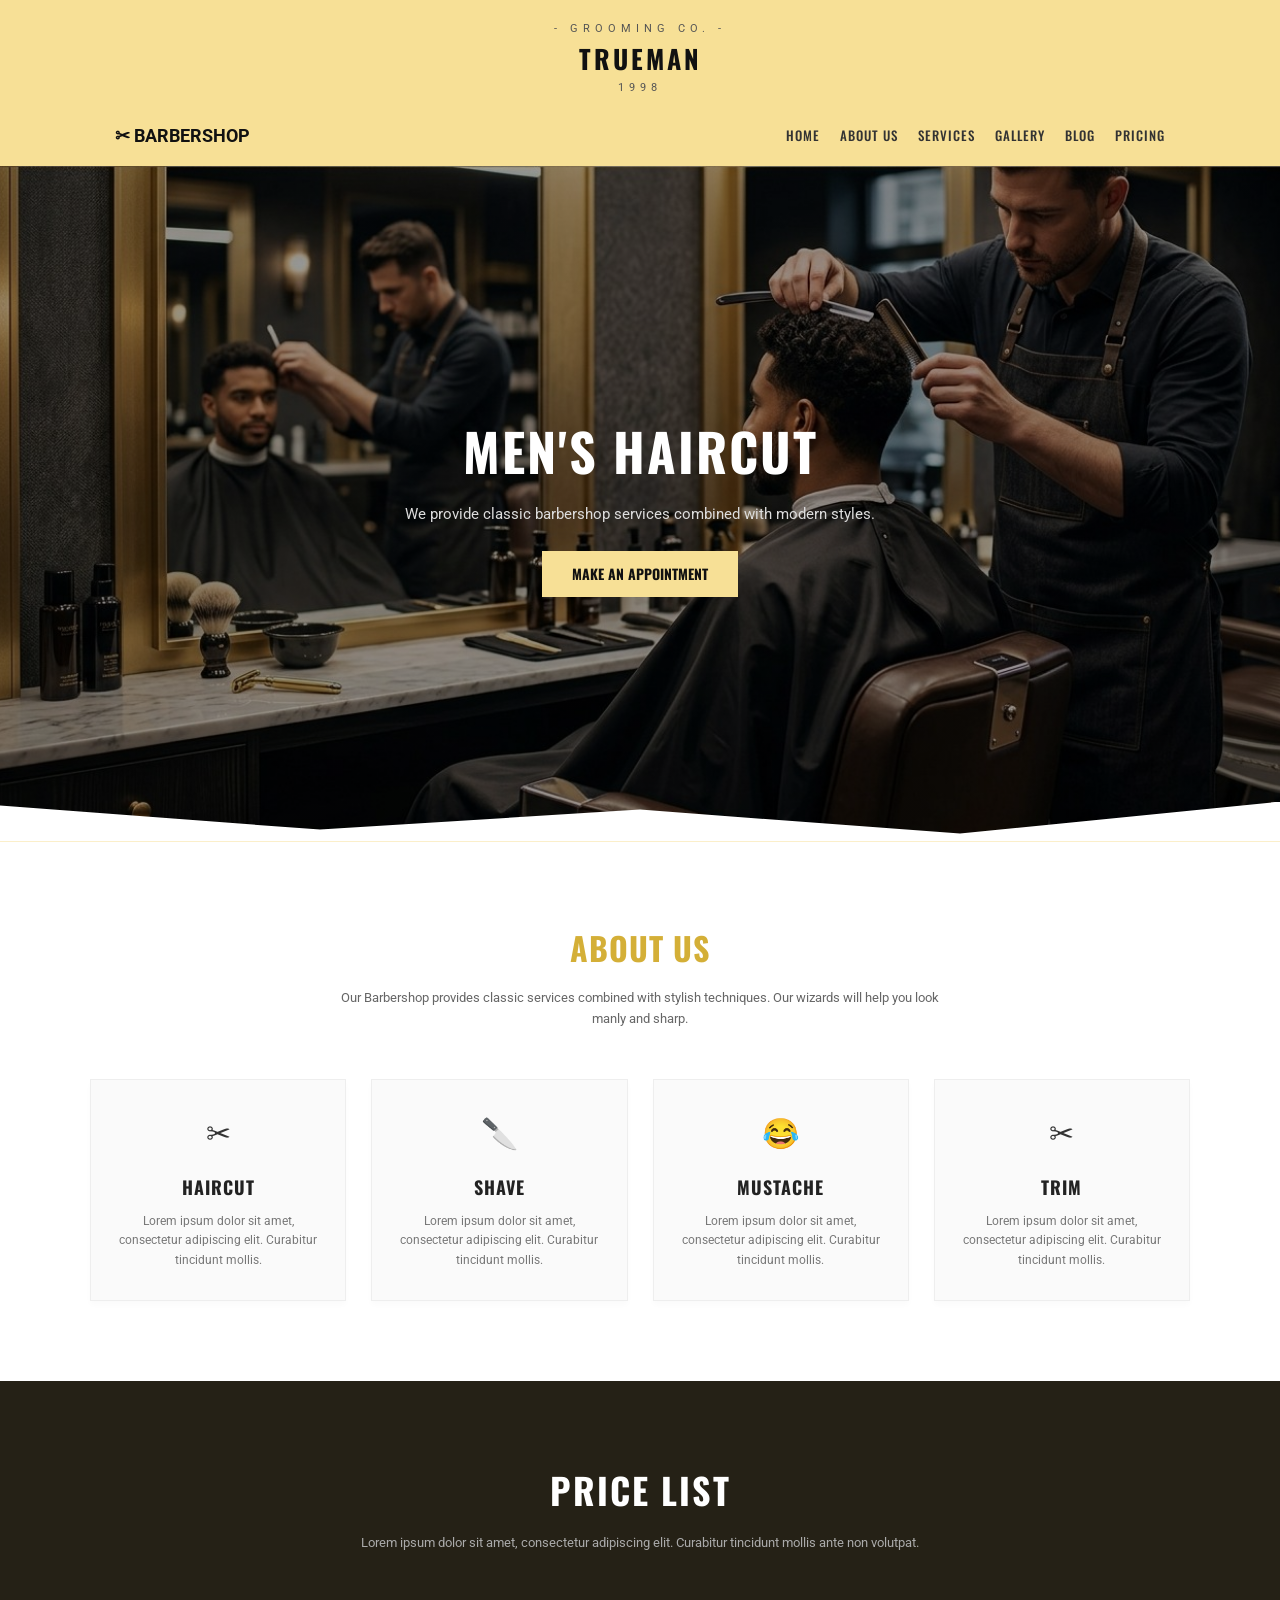
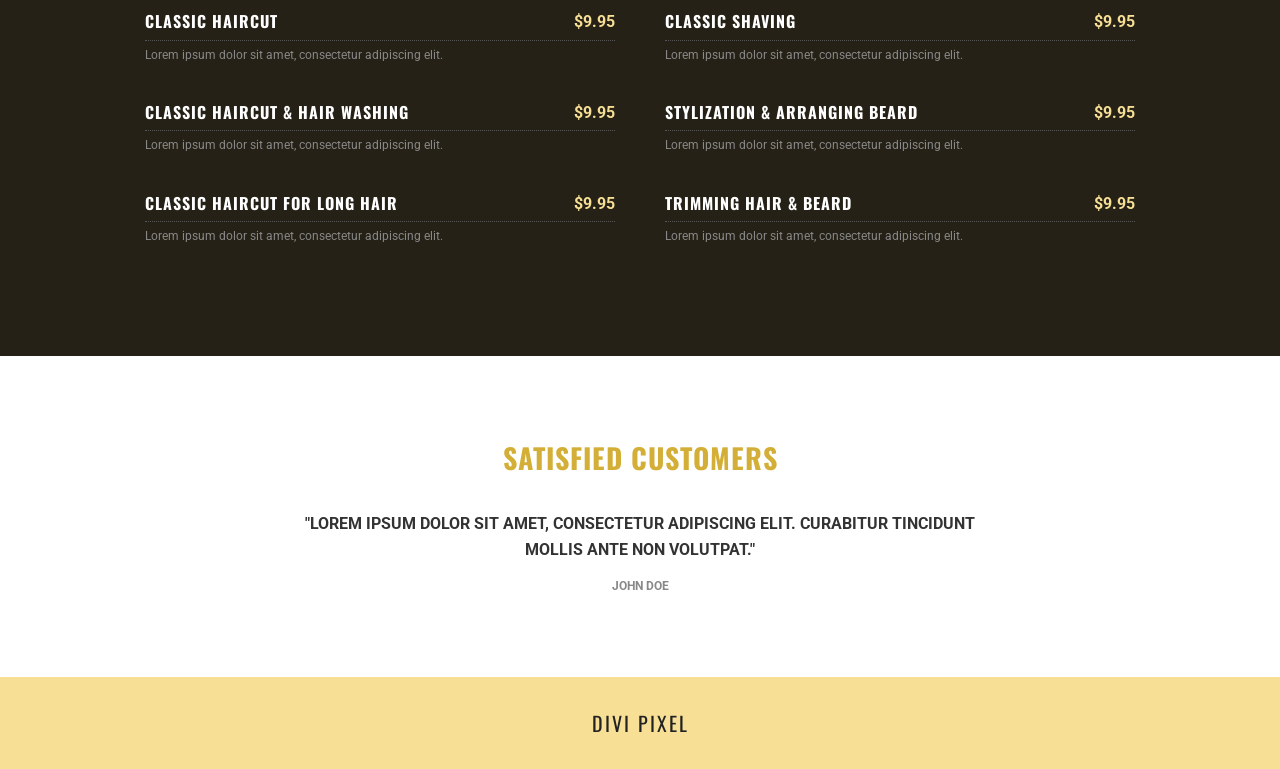
==== index.html @ 85e1bb2f "Add files via upload" ====
<!DOCTYPE html>
<html lang="en">
<head>
  <meta charset="UTF-8">
  <meta name="viewport" content="width=device-width, initial-scale=1.0">
  <title>Trueman - Barbershop</title>
  <link rel="preconnect" href="https://fonts.googleapis.com">
  <link rel="preconnect" href="https://fonts.gstatic.com" crossorigin>
  <link href="https://fonts.googleapis.com/css2?family=Oswald:wght@400;500;700&family=Roboto:wght@300;400;700&display=swap" rel="stylesheet">
  <link rel="stylesheet" href="style.css">
</head>
<body>

  <!-- TOP LOGO BANNER -->
  <div class="top-logo-bar">
    <span>- GROOMING CO. -</span>
    <h2>TRUEMAN</h2>
    <span>1998</span>
  </div>

  <!-- NAVIGATION -->
  <header>
    <a href="#" class="brand-logo">&#9986; BARBERSHOP</a>
    <ul class="nav-links">
      <li><a href="index.html">HOME</a></li>
      <li><a href="About.html">ABOUT US</a></li>
      <li><a href="service.html">SERVICES</a></li>
      <li><a href="Gallery.html">GALLERY</a></li>
      <li><a href="#blog">BLOG</a></li>
      <li><a href="#pricing">PRICING</a></li>
    </ul>
  </header>

  <!-- HERO SECTION -->
  <section class="hero" id="home">
    <h1>MEN'S HAIRCUT</h1>
    <p>We provide classic barbershop services combined with modern styles.</p>
    <a href="#pricing" class="btn">MAKE AN APPOINTMENT</a>
  </section>

  <!-- TRANSITION DIVIDER -->
  <div class="paper-divider-top"></div>

  <!-- ABOUT & SERVICES SECTION -->
  <section class="about-services" id="about">
    <h2>ABOUT US</h2>
    <p class="subtitle">Our Barbershop provides classic services combined with stylish techniques. Our wizards will help you look manly and sharp.</p>

    <div class="services-grid" id="services">
      <div class="service-card">
        <div class="icon">&#9986;</div>
        <h3>HAIRCUT</h3>
        <p>Lorem ipsum dolor sit amet, consectetur adipiscing elit. Curabitur tincidunt mollis.</p>
      </div>
      <div class="service-card">
        <div class="icon">&#128298;</div>
        <h3>SHAVE</h3>
        <p>Lorem ipsum dolor sit amet, consectetur adipiscing elit. Curabitur tincidunt mollis.</p>
      </div>
      <div class="service-card">
        <div class="icon">&#128514;</div>
        <h3>MUSTACHE</h3>
        <p>Lorem ipsum dolor sit amet, consectetur adipiscing elit. Curabitur tincidunt mollis.</p>
      </div>
      <div class="service-card">
        <div class="icon">&#9986;</div>
        <h3>TRIM</h3>
        <p>Lorem ipsum dolor sit amet, consectetur adipiscing elit. Curabitur tincidunt mollis.</p>
      </div>
    </div>
  </section>

  <!-- PRICING SECTION -->
  <section class="pricing-section" id="pricing">
    <h2>PRICE LIST</h2>
    <p class="subtext">Lorem ipsum dolor sit amet, consectetur adipiscing elit. Curabitur tincidunt mollis ante non volutpat.</p>

    <div class="pricing-grid">
      <!-- COLUMN 1 -->
      <div>
        <div class="price-item">
          <div class="price-header">
            <h4>CLASSIC HAIRCUT</h4>
            <span class="price">$9.95</span>
          </div>
          <p>Lorem ipsum dolor sit amet, consectetur adipiscing elit.</p>
        </div>
        <div class="price-item">
          <div class="price-header">
            <h4>CLASSIC HAIRCUT & HAIR WASHING</h4>
            <span class="price">$9.95</span>
          </div>
          <p>Lorem ipsum dolor sit amet, consectetur adipiscing elit.</p>
        </div>
        <div class="price-item">
          <div class="price-header">
            <h4>CLASSIC HAIRCUT FOR LONG HAIR</h4>
            <span class="price">$9.95</span>
          </div>
          <p>Lorem ipsum dolor sit amet, consectetur adipiscing elit.</p>
        </div>
      </div>

      <!-- COLUMN 2 -->
      <div>
        <div class="price-item">
          <div class="price-header">
            <h4>CLASSIC SHAVING</h4>
            <span class="price">$9.95</span>
          </div>
          <p>Lorem ipsum dolor sit amet, consectetur adipiscing elit.</p>
        </div>
        <div class="price-item">
          <div class="price-header">
            <h4>STYLIZATION & ARRANGING BEARD</h4>
            <span class="price">$9.95</span>
          </div>
          <p>Lorem ipsum dolor sit amet, consectetur adipiscing elit.</p>
        </div>
        <div class="price-item">
          <div class="price-header">
            <h4>TRIMMING HAIR & BEARD</h4>
            <span class="price">$9.95</span>
          </div>
          <p>Lorem ipsum dolor sit amet, consectetur adipiscing elit.</p>
        </div>
      </div>
    </div>
  </section>

  <!-- TESTIMONIALS SECTION -->
  <section class="testimonials">
    <h2>SATISFIED CUSTOMERS</h2>
    <div class="testimonial-card">
      <blockquote>"LOREM IPSUM DOLOR SIT AMET, CONSECTETUR ADIPISCING ELIT. CURABITUR TINCIDUNT MOLLIS ANTE NON VOLUTPAT."</blockquote>
      <div class="author">JOHN DOE</div>
    </div>
  </section>

  <!-- FOOTER -->
  <footer>
    DIVI PIXEL
  </footer>

</body>
</html>
---- style.css ----
/* RESET & BASE STYLES */
* {
  box-sizing: border-box;
  margin: 0;
  padding: 0;
}

html {
  scroll-behavior: smooth;
}

body {
  font-family: 'Roboto', sans-serif;
  background-color: #f7e096; /* Full-width gold background */
  color: #333;
  line-height: 1.6;
  overflow-x: hidden;
}

h1, h2, h3, h4, .nav-links a {
  font-family: 'Oswald', sans-serif;
  text-transform: uppercase;
  letter-spacing: 1px;
}

/* KEYFRAME ANIMATIONS */
@keyframes fadeInDown {
  from {
    opacity: 0;
    transform: translateY(-20px);
  }
  to {
    opacity: 1;
    transform: translateY(0);
  }
}

@keyframes fadeInUp {
  from {
    opacity: 0;
    transform: translateY(30px);
  }
  to {
    opacity: 1;
    transform: translateY(0);
  }
}

/* TOP LOGO BANNER */
.top-logo-bar {
  text-align: center;
  padding: 20px 15px 10px;
  animation: fadeInDown 0.8s ease-out;
}
.top-logo-bar h2 {
  font-size: 26px;
  color: #111;
  letter-spacing: 3px;
}
.top-logo-bar span {
  display: block;
  font-size: 11px;
  letter-spacing: 5px;
  color: #555;
}

/* NAVIGATION */
header {
  display: flex;
  justify-content: space-between;
  align-items: center;
  padding: 15px 25px;
  max-width: 1100px;
  margin: 0 auto; /* Keeps navigation centered without shrinking background */
}
.brand-logo {
  font-size: 18px;
  font-weight: 700;
  color: #111;
  text-decoration: none;
  transition: transform 0.3s ease;
}
.brand-logo:hover {
  transform: scale(1.05);
}
.nav-links {
  display: flex;
  list-style: none;
  gap: 20px;
}
.nav-links a {
  text-decoration: none;
  color: #333;
  font-size: 13px;
  font-weight: 500;
  position: relative;
  padding-bottom: 4px;
}
.nav-links a::after {
  content: '';
  position: absolute;
  width: 0%;
  height: 2px;
  bottom: 0;
  left: 0;
  background-color: #111;
  transition: width 0.3s ease-in-out;
}
.nav-links a:hover::after {
  width: 100%;
}

/* HERO SECTION */
.hero {
  position: relative;
  background: linear-gradient(rgba(0,0,0,0.4), rgba(0,0,0,0.4)), 
              url('/Gemini_Generated_Image_us6051us6051us60.jpg') center/cover no-repeat;
  height: 75vh;
  min-height: 450px;
  display: flex;
  flex-direction: column;
  justify-content: center;
  align-items: center;
  text-align: center;
  color: #fff;
  padding: 0 25px;
}
.hero h1 {
  font-size: 52px;
  margin-bottom: 10px;
  letter-spacing: 2px;
  animation: fadeInUp 1s ease-out;
}
.hero p {
  font-size: 15px;
  max-width: 600px;
  margin-bottom: 25px;
  color: #ddd;
  animation: fadeInUp 1.2s ease-out;
}
.btn {
  display: inline-block;
  background-color: #f7e096;
  color: #111;
  padding: 12px 30px;
  font-family: 'Oswald', sans-serif;
  font-size: 14px;
  text-decoration: none;
  font-weight: 700;
  border: none;
  cursor: pointer;
  transition: all 0.3s ease;
  animation: fadeInUp 1.4s ease-out;
}
.btn:hover {
  background-color: #fff;
  transform: translateY(-3px);
  box-shadow: 0 10px 20px rgba(0,0,0,0.2);
}

/* TORE-PAPER DIVIDERS */
.paper-divider-top {
  height: 40px;
  background-color: #fff;
  clip-path: polygon(0 100%, 100% 100%, 100% 0, 75% 80%, 50% 20%, 25% 70%, 0 10%);
  margin-top: -39px;
  position: relative;
  z-index: 2;
}

/* ABOUT & SERVICES SECTION */
.about-services {
  background-color: #fff;
  padding: 80px 25px;
  text-align: center;
}
.about-services h2 {
  font-size: 32px;
  color: #d4af37;
  margin-bottom: 15px;
}
.about-services .subtitle {
  max-width: 600px;
  margin: 0 auto 50px;
  font-size: 13px;
  color: #666;
}
.services-grid {
  display: grid;
  grid-template-columns: repeat(auto-fit, minmax(200px, 1fr));
  gap: 25px;
  max-width: 1100px;
  margin: 0 auto; /* Centers the card grid */
}
.service-card {
  background: #fafafa;
  padding: 30px 20px;
  border: 1px solid #eee;
  box-shadow: 0 4px 6px rgba(0,0,0,0.02);
  transition: all 0.3s ease-in-out;
}
.service-card:hover {
  transform: translateY(-10px);
  box-shadow: 0 12px 24px rgba(0,0,0,0.1);
  background: #fff;
}
.service-card .icon {
  font-size: 30px;
  margin-bottom: 15px;
  transition: transform 0.3s ease;
}
.service-card:hover .icon {
  transform: scale(1.2) rotate(5deg);
}
.service-card h3 {
  font-size: 18px;
  margin-bottom: 10px;
  color: #222;
}
.service-card p {
  font-size: 12px;
  color: #777;
}

/* PRICING SECTION */
.pricing-section {
  position: relative;
  background: linear-gradient(rgba(0,0,0,0.85), rgba(0,0,0,0.85)), 
              url('https://images.unsplash.com/photo-1585747860715-2ba37e788b70?auto=format&fit=crop&w=1600&q=80') center/cover no-repeat;
  color: #fff;
  padding: 80px 25px;
  text-align: center;
}
.pricing-section h2 {
  font-size: 36px;
  margin-bottom: 15px;
  letter-spacing: 2px;
}
.pricing-section .subtext {
  font-size: 13px;
  color: #aaa;
  max-width: 600px;
  margin: 0 auto 50px;
}
.pricing-grid {
  display: grid;
  grid-template-columns: repeat(auto-fit, minmax(320px, 1fr));
  gap: 40px;
  max-width: 1000px;
  margin: 0 auto; /* Centers pricing lists */
  text-align: left;
}
.price-item {
  margin-bottom: 25px;
  padding: 5px;
  transition: background 0.3s ease;
}
.price-item:hover {
  background: rgba(255, 255, 255, 0.05);
}
.price-header {
  display: flex;
  justify-content: space-between;
  border-bottom: 1px dotted #555;
  padding-bottom: 5px;
  margin-bottom: 5px;
}
.price-header h4 {
  font-size: 16px;
  color: #fff;
  transition: color 0.3s ease;
}
.price-item:hover .price-header h4 {
  color: #f7e096;
}
.price-header .price {
  color: #f7e096;
  font-weight: 700;
}
.price-item p {
  font-size: 12px;
  color: #888;
}

/* TESTIMONIALS SECTION */
.testimonials {
  background-color: #fff;
  padding: 80px 25px;
  text-align: center;
}
.testimonials h2 {
  font-size: 28px;
  color: #d4af37;
  margin-bottom: 30px;
}
.testimonial-card {
  max-width: 700px;
  margin: 0 auto;
}
.testimonial-card blockquote {
  font-size: 16px;
  font-weight: 700;
  color: #333;
  text-transform: uppercase;
  margin-bottom: 15px;
  transition: color 0.3s ease;
}
.testimonial-card:hover blockquote {
  color: #d4af37;
}
.testimonial-card .author {
  font-size: 12px;
  color: #888;
  font-weight: bold;
}

/* FOOTER */
footer {
  background-color: #f7e096;
  text-align: center;
  padding: 30px 20px;
  font-family: 'Oswald', sans-serif;
  font-size: 20px;
  letter-spacing: 2px;
  color: #222;
}

/* RESPONSIVE DESIGN */
@media (max-width: 768px) {
  header {
    flex-direction: column;
    gap: 15px;
  }
  .nav-links {
    flex-wrap: wrap;
    justify-content: center;
    gap: 12px;
  }
  .hero h1 {
    font-size: 36px;
  }
  .pricing-grid {
    grid-template-columns: 1fr;
  }
}
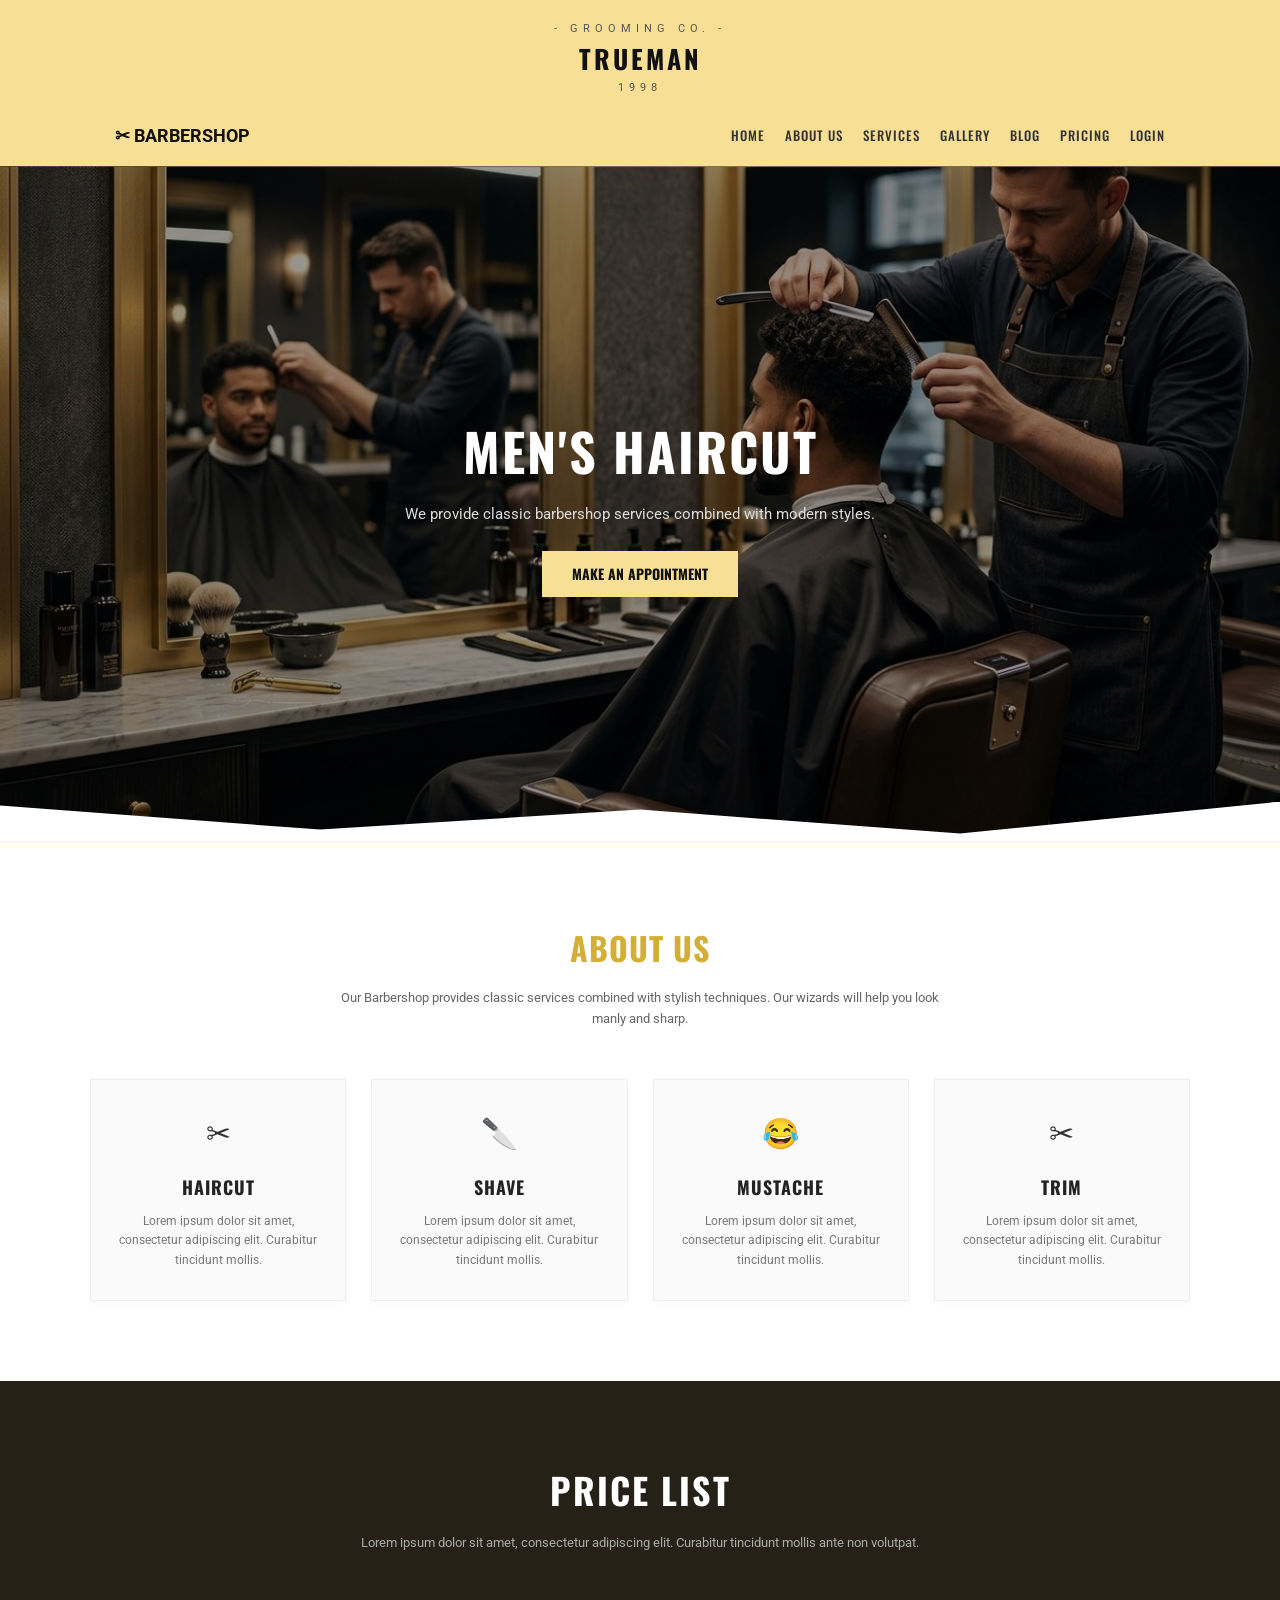
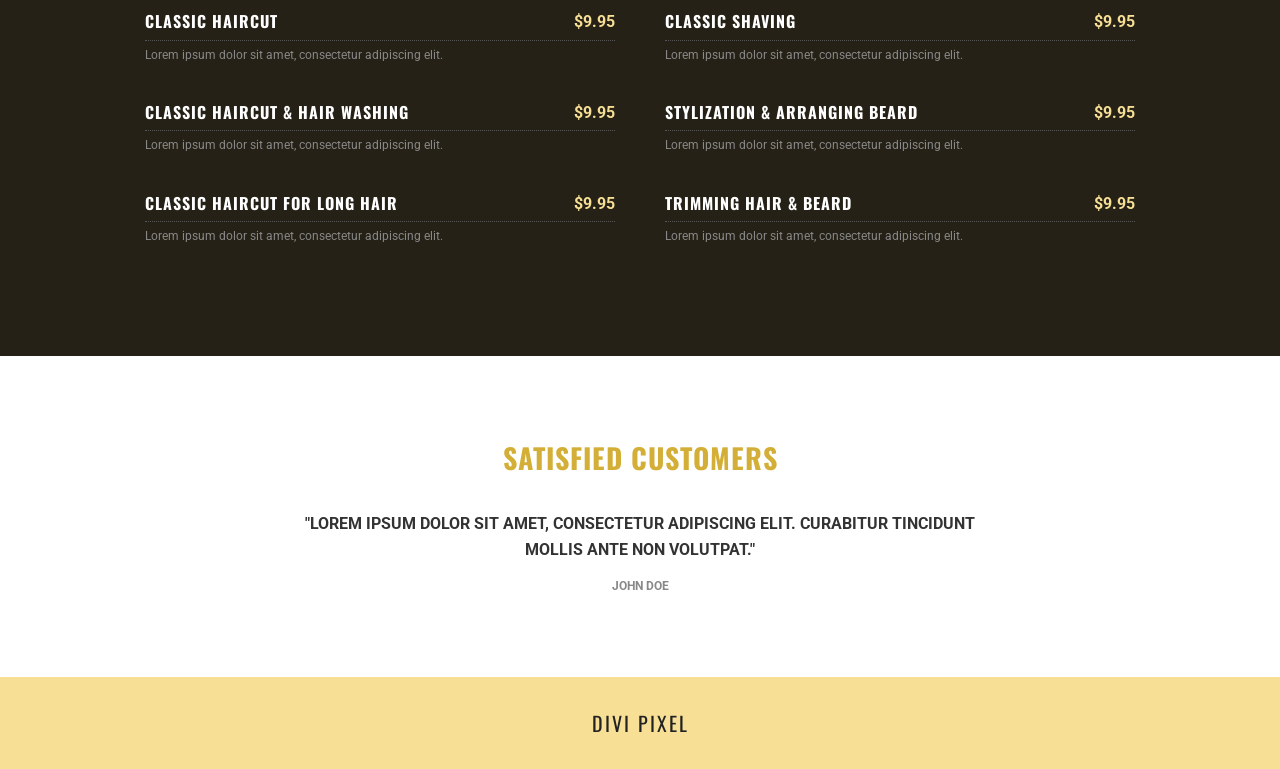
==== commit 2247ff1c: "Add files via upload" ====
--- a/index.html
+++ b/index.html
@@ -28,6 +28,7 @@
       <li><a href="Gallery.html">GALLERY</a></li>
       <li><a href="#blog">BLOG</a></li>
       <li><a href="#pricing">PRICING</a></li>
+      <li><a href="Login.html">LOGIN</a></li>
     </ul>
   </header>
 
--- a/style.css
+++ b/style.css
@@ -114,7 +114,7 @@
 .hero {
   position: relative;
   background: linear-gradient(rgba(0,0,0,0.4), rgba(0,0,0,0.4)), 
-              url('/Gemini_Generated_Image_us6051us6051us60.jpg') center/cover no-repeat;
+              url("Gemini_Generated_Image_us6051us6051us60.jpg") center/cover no-repeat;
   height: 75vh;
   min-height: 450px;
   display: flex;
